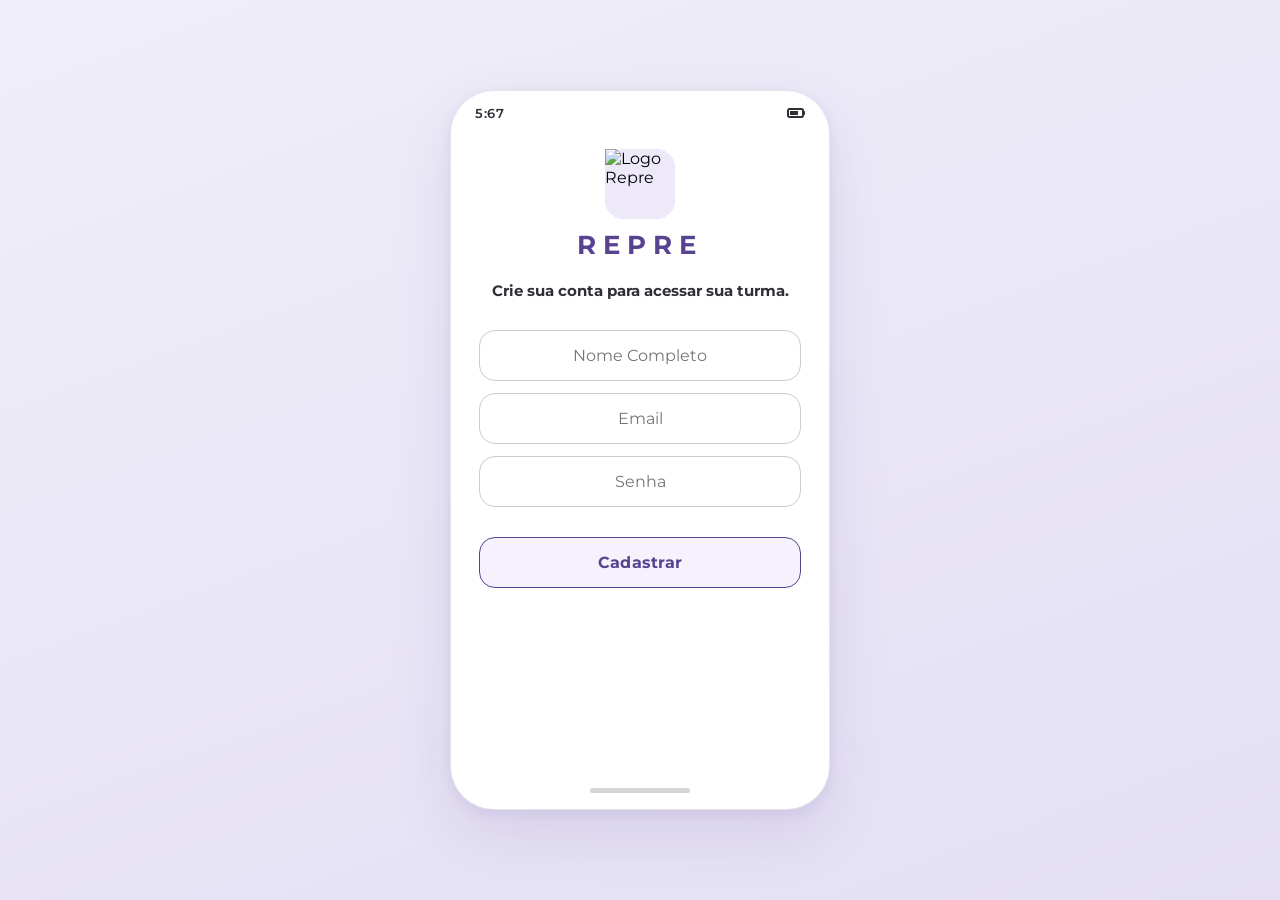
==== cadastro.html @ 93bf046e "Add files via upload" ====
<!DOCTYPE html>
<html lang="pt-BR">

<head>
    <meta charset="UTF-8">
    <meta name="viewport" content="width=device-width, initial-scale=1.0">
    <title>Cadastro</title>
    <link rel="stylesheet" href="cadastro.css">
    <link rel="preconnect" href="https://fonts.googleapis.com">
    <link rel="preconnect" href="https://fonts.gstatic.com" crossorigin>
    <link href="https://fonts.googleapis.com/css2?family=Montserrat:wght@400;500;600;700&display=swap" rel="stylesheet">
    <link rel="stylesheet" href="https://cdnjs.cloudflare.com/ajax/libs/font-awesome/6.7.2/css/all.min.css">
</head>

<body>
    <div class="fundo-pagina">

        <div class="frame-celular">

            <div class="notificacoes-ilustrativo">
                <span class="horario">5:67</span>
                <div class="carga-celular">
                    <i class="fa-solid fa-battery-three-quarters"></i>
                </div>
            </div>

            <div class="content">

                <div class="logo-bg">
                    <div class="logo-icon">
                        <img src="logo-ilustrativa.png" alt="Logo Repre">
                    </div>
                    <span class="logo-text">REPRE</span>
                </div>

                <h2 class="sub-text">Crie sua conta para acessar sua turma.</h2>

                <form action="home.html" method="get" class="cadastro-form">
                    <input class="form-input" type="text" name="name" placeholder="Nome Completo" required>
                    <input class="form-input" type="email" name="email" placeholder="Email" required>
                    <input class="form-input" type="password" name="password" placeholder="Senha" required>
                    <button type="submit" class="btn btn-cadastrar">Cadastrar</button>
                </form>

            </div>
            
            <div class="home-linha"></div>

        </div>

    </div>

</body>

</html>
---- cadastro.css ----
*,
*::before,
*::after {
    box-sizing: border-box;
    margin: 0;
    padding: 0;
}

body {
    font-family: 'Montserrat', sans-serif;
    background-color: #f0eef8;
    min-height: 100vh;
}

.fundo-pagina {
    min-height: 100vh;
    display: flex;
    align-items: center;
    justify-content: center;
    padding: 40px 16px;
    background: linear-gradient(160deg, #f0eef8 0%, #e4dff5 100%);
}


.frame-celular {
    width: 380px;
    min-height: 720px;
    background: #ffffff;
    border-radius: 44px;
    border: 1.5px solid rgba(88, 67, 145, 0.15);
    box-shadow:
        0 24px 60px rgba(88, 67, 145, 0.12),
        0 4px 12px rgba(88, 67, 145, 0.08);
    display: flex;
    flex-direction: column;
    overflow: hidden;
    position: relative;
}

.notificacoes-ilustrativo {
    display: flex;
    justify-content: space-between;
    align-items: center;
    padding: 14px 24px 0;
    color: #312f36;
}

.horario {
    font-size: 13px;
    font-weight: 600;
    letter-spacing: 0.5px;
}

.carga-celular {
    display: flex;
    align-items: center;
    gap: 6px;
    color: #312f36;
}

.content {
    flex: 1;
    padding: 28px 28px 0;
    display: flex;
    flex-direction: column;
    align-items: center;
}

.logo-bg {
    display: flex;
    flex-direction: column;
    align-items: center;
    gap: 10px;
    margin-bottom: 18px;
    animation: fadeDown 0.5s ease both;
}

.logo-icon {
    width: 70px;
    height: 70px;
    background: #ede9f9;
    border-radius: 18px;
    display: flex;
    align-items: center;
    justify-content: center;
}

.logo-icon img {
    width: 70px;
    height: 70px;
    object-fit: contain;
}

.logo-text {
    font-size: 26px;
    font-weight: 700;
    color: #584391;
    letter-spacing: 7px;
    text-align: center;
}

.sub-text {
    font-size: 15px;
    font-weight: 700;
    color: #312f36;
    text-align: center;
    line-height: 1.55;
    margin-bottom: 28px;
    animation: fadeDown 0.5s 0.1s ease both;
}

.btn {
    display: block;
    width: 100%;
    padding: 15px;
    border-radius: 16px;
    font-size: 16px;
    font-weight: 700;
    font-family: 'Montserrat', sans-serif;
    text-align: center;
    text-decoration: none;
    cursor: pointer;
    transition: transform 0.15s ease, box-shadow 0.15s ease, background-color 0.15s ease;
    letter-spacing: 0.3px;
    margin-top: 18px;
    margin-bottom: 28px;
}

.btn-cadastrar {
    background-color: #f5f2fd;
    color: #584391;
    border: 1.5px solid #584391;
}

.btn-cadastrar:hover {
    background-color: #ede9f9;
    box-shadow: 0 4px 12px rgba(88, 67, 145, 0.15);
    transform: translateY(-1px);
}

.btn-cadastrar:active {
    transform: scale(0.98);
}

.home-linha {
    width: 100px;
    height: 5px;
    background: rgba(49, 47, 54, 0.2);
    border-radius: 99px;
    margin: 20px auto 16px;
}

.form-input {
    width: 100%;
    padding: 15px;
    border-radius: 16px;
    border: 1.5px solid #ccc;
    font-size: 16px;
    font-weight: 400;
    font-family: 'Montserrat', sans-serif;
    text-align: center;
    text-decoration: none;
    cursor: pointer;
    transition: border-color 0.15s ease;
    margin-bottom: 12px;
}

.form-input:focus {
    outline: none;
    border-color: #584391;
}


@media (max-width: 420px) {
    .fundo-pagina {
        padding: 0;
        background: #ffffff;
        align-items: flex-start;
    }

    .frame-celular {
        width: 100%;
        min-height: 100vh;
        border-radius: 0;
        border: none;
        box-shadow: none;
    }
}
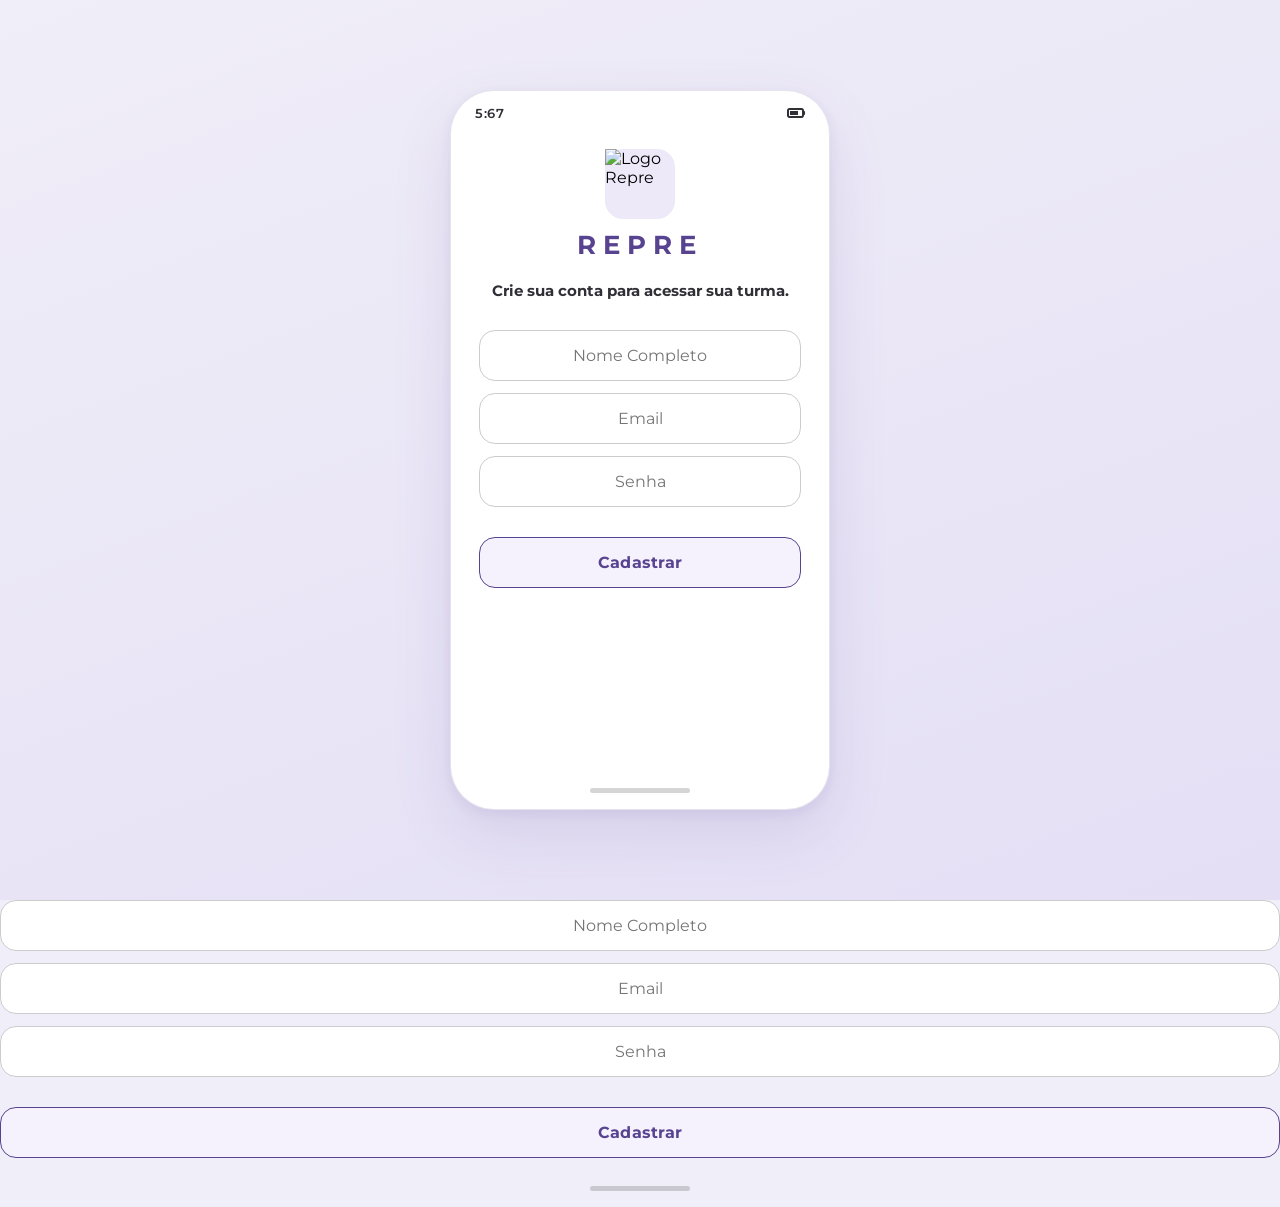
==== commit 875a3364: "Enhance cadastro.html with error handling Added error message display and updated input IDs for regi" ====
--- a/cadastro.html
+++ b/cadastro.html
@@ -10,6 +10,22 @@
     <link rel="preconnect" href="https://fonts.gstatic.com" crossorigin>
     <link href="https://fonts.googleapis.com/css2?family=Montserrat:wght@400;500;600;700&display=swap" rel="stylesheet">
     <link rel="stylesheet" href="https://cdnjs.cloudflare.com/ajax/libs/font-awesome/6.7.2/css/all.min.css">
+    <style>
+        .erro-msg {
+            width: 100%;
+            background: #fdecea;
+            border: 1.5px solid #e24b4a;
+            color: #c0392b;
+            border-radius: 12px;
+            padding: 10px 14px;
+            font-size: 13px;
+            font-weight: 600;
+            text-align: center;
+            margin-bottom: 10px;
+            display: none;
+        }
+        .erro-msg.visivel { display: block; }
+    </style>
 </head>
 
 <body>
@@ -35,6 +51,42 @@
 
                 <h2 class="sub-text">Crie sua conta para acessar sua turma.</h2>
 
+                <div class="erro-msg" id="erroCadastro"></div>
+
+                <input class="form-input" type="text" id="cadNome" placeholder="Nome Completo" required>
+                <input class="form-input" type="email" id="cadEmail" placeholder="Email" required>
+                <input class="form-input" type="password" id="cadSenha" placeholder="Senha" required>
+                <button class="btn btn-cadastrar" id="btnCadastrar">Cadastrar</button>
+
+            </div>
+
+            <div class="home-linha"></div>
+
+        </div>
+
+    </div>
+
+    <script src="db.js"></script>
+    <script>
+        document.getElementById('btnCadastrar').addEventListener('click', () => {
+            const nome  = document.getElementById('cadNome').value.trim();
+            const email = document.getElementById('cadEmail').value.trim();
+            const senha = document.getElementById('cadSenha').value;
+            const erroEl = document.getElementById('erroCadastro');
+
+            const resultado = RepreDB.cadastrar(nome, email, senha);
+
+            if (resultado.ok) {
+                window.location.href = 'home.html';
+            } else {
+                erroEl.textContent = resultado.erro;
+                erroEl.classList.add('visivel');
+            }
+        });
+    </script>
+
+</body>
+</html>
                 <form action="home.html" method="get" class="cadastro-form">
                     <input class="form-input" type="text" name="name" placeholder="Nome Completo" required>
                     <input class="form-input" type="email" name="email" placeholder="Email" required>
@@ -52,4 +104,4 @@
 
 </body>
 
-</html>+</html>
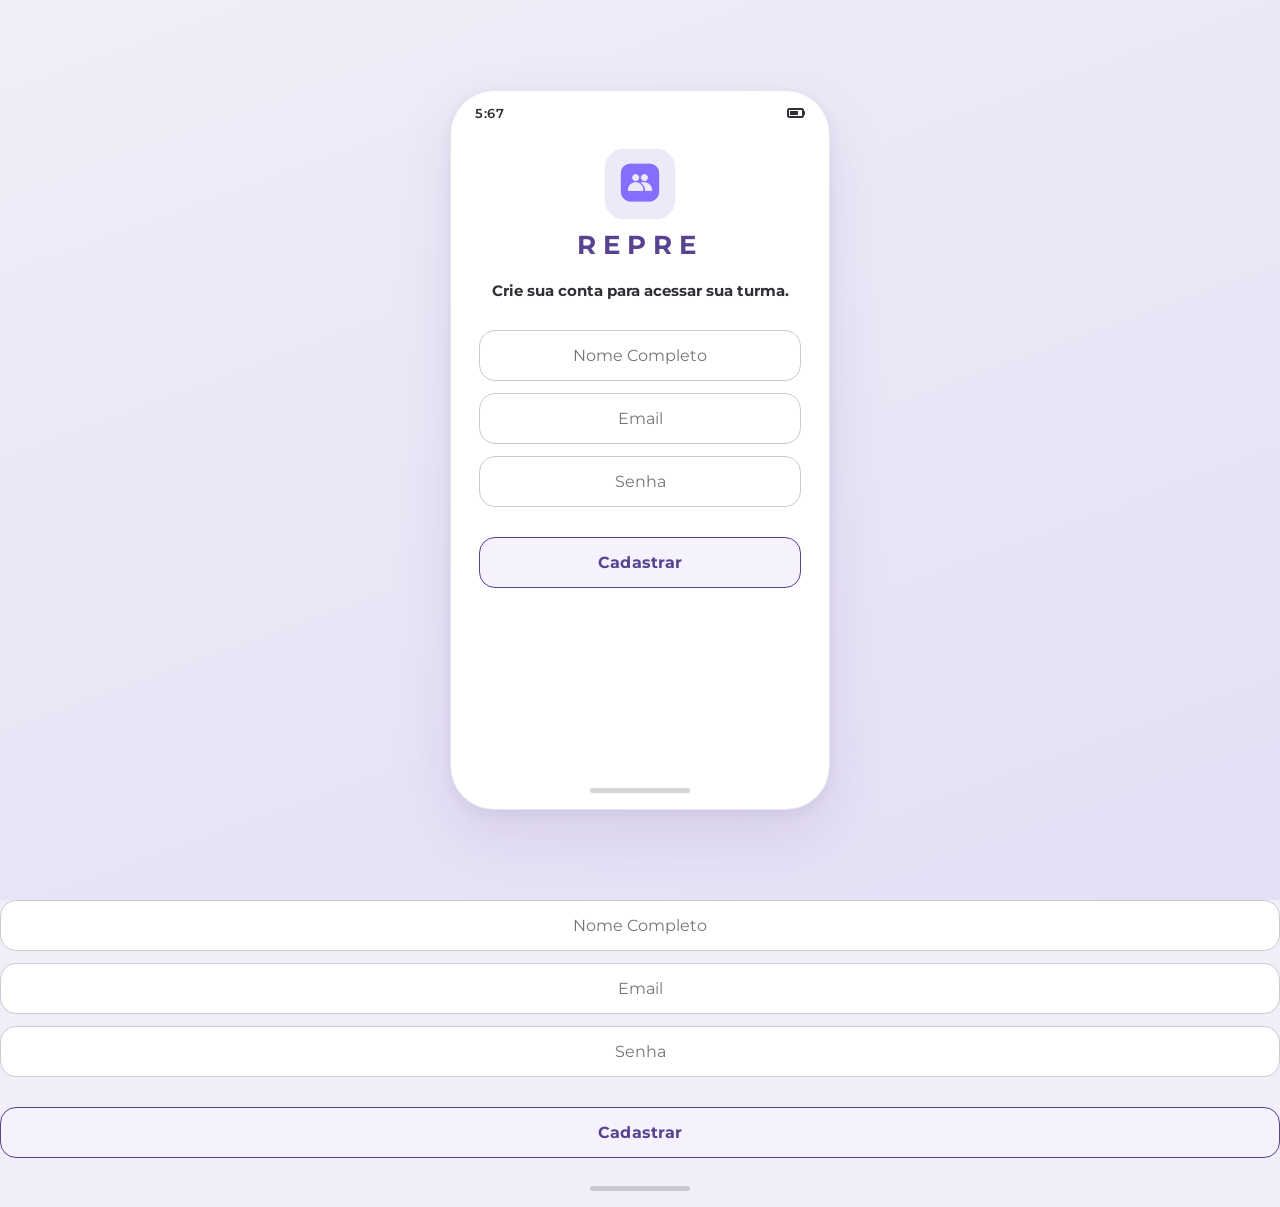
==== commit d82daad6: "Refactor cadastro.html structure and scripts" ====
--- a/cadastro.html
+++ b/cadastro.html
@@ -66,7 +66,7 @@
 
     </div>
 
-    <script src="db.js"></script>
+    <script src="RepreBD.js"></script>
     <script>
         document.getElementById('btnCadastrar').addEventListener('click', () => {
             const nome  = document.getElementById('cadNome').value.trim();
